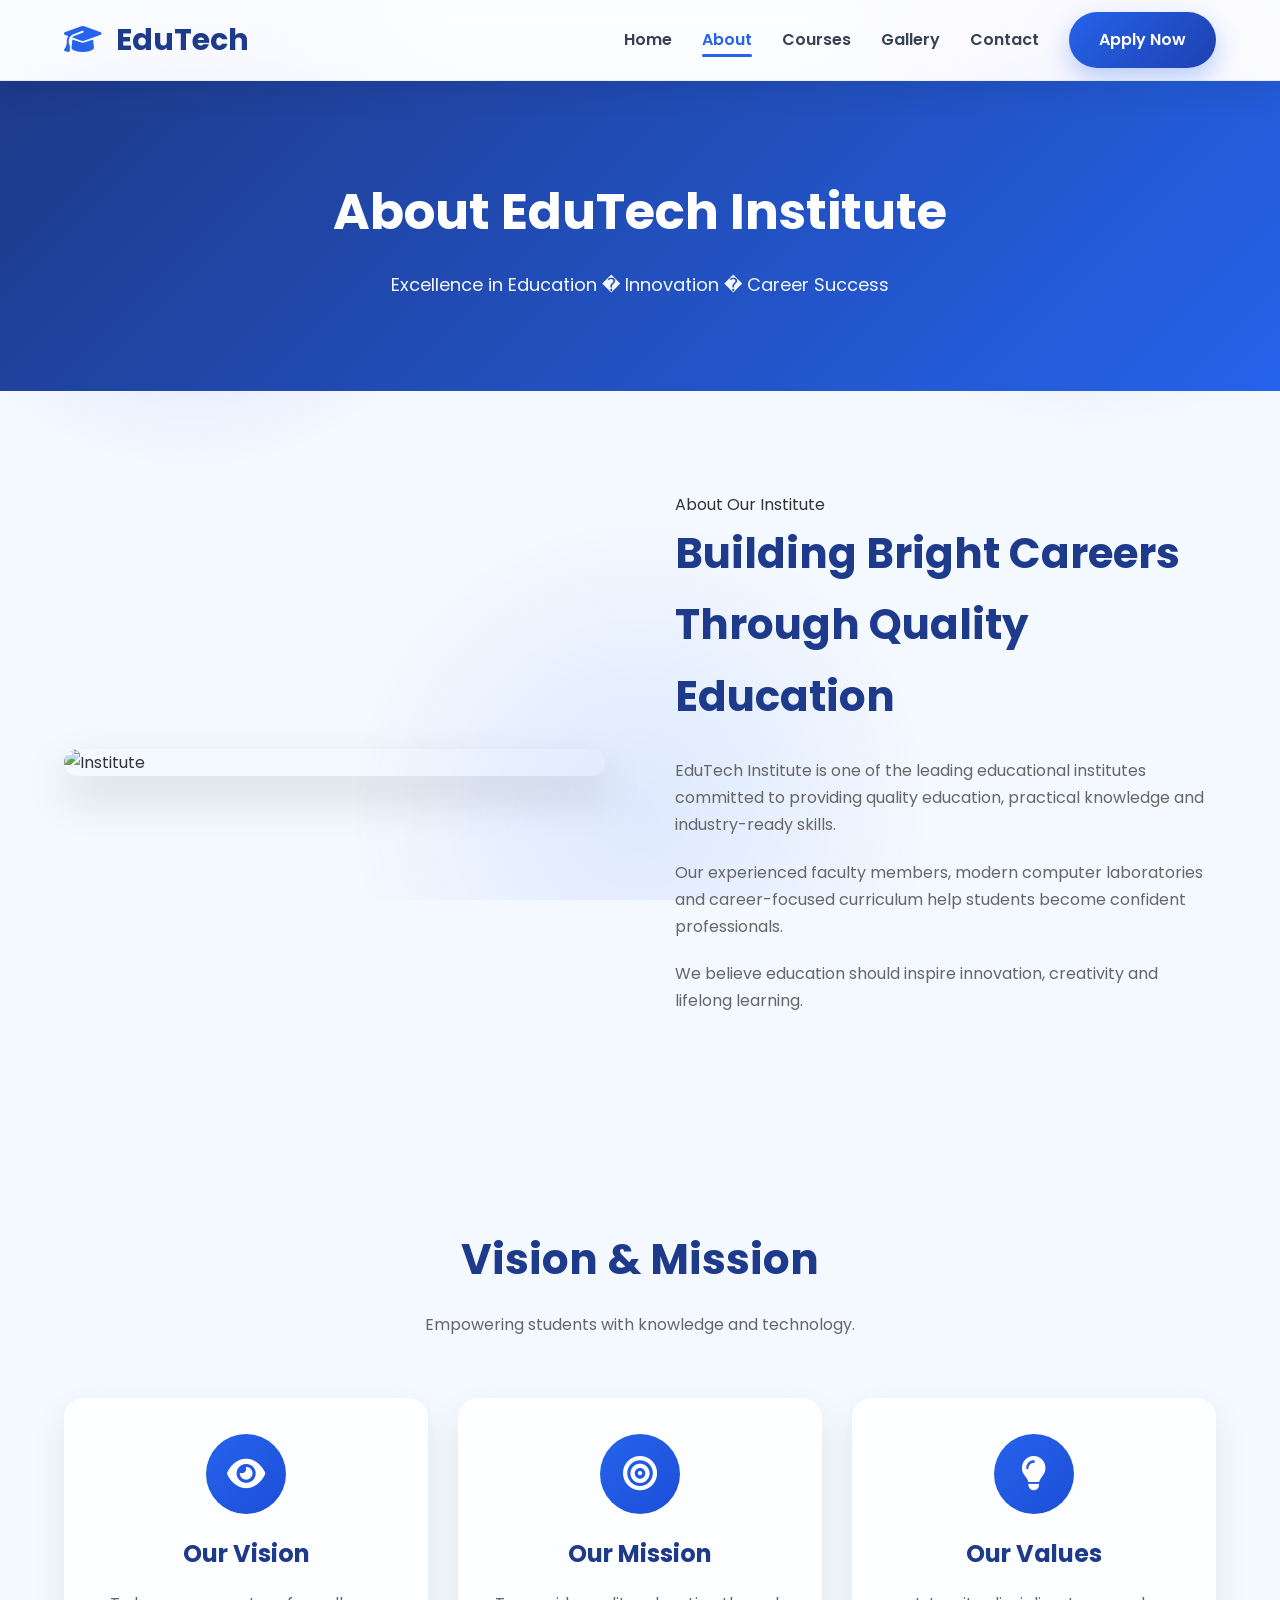
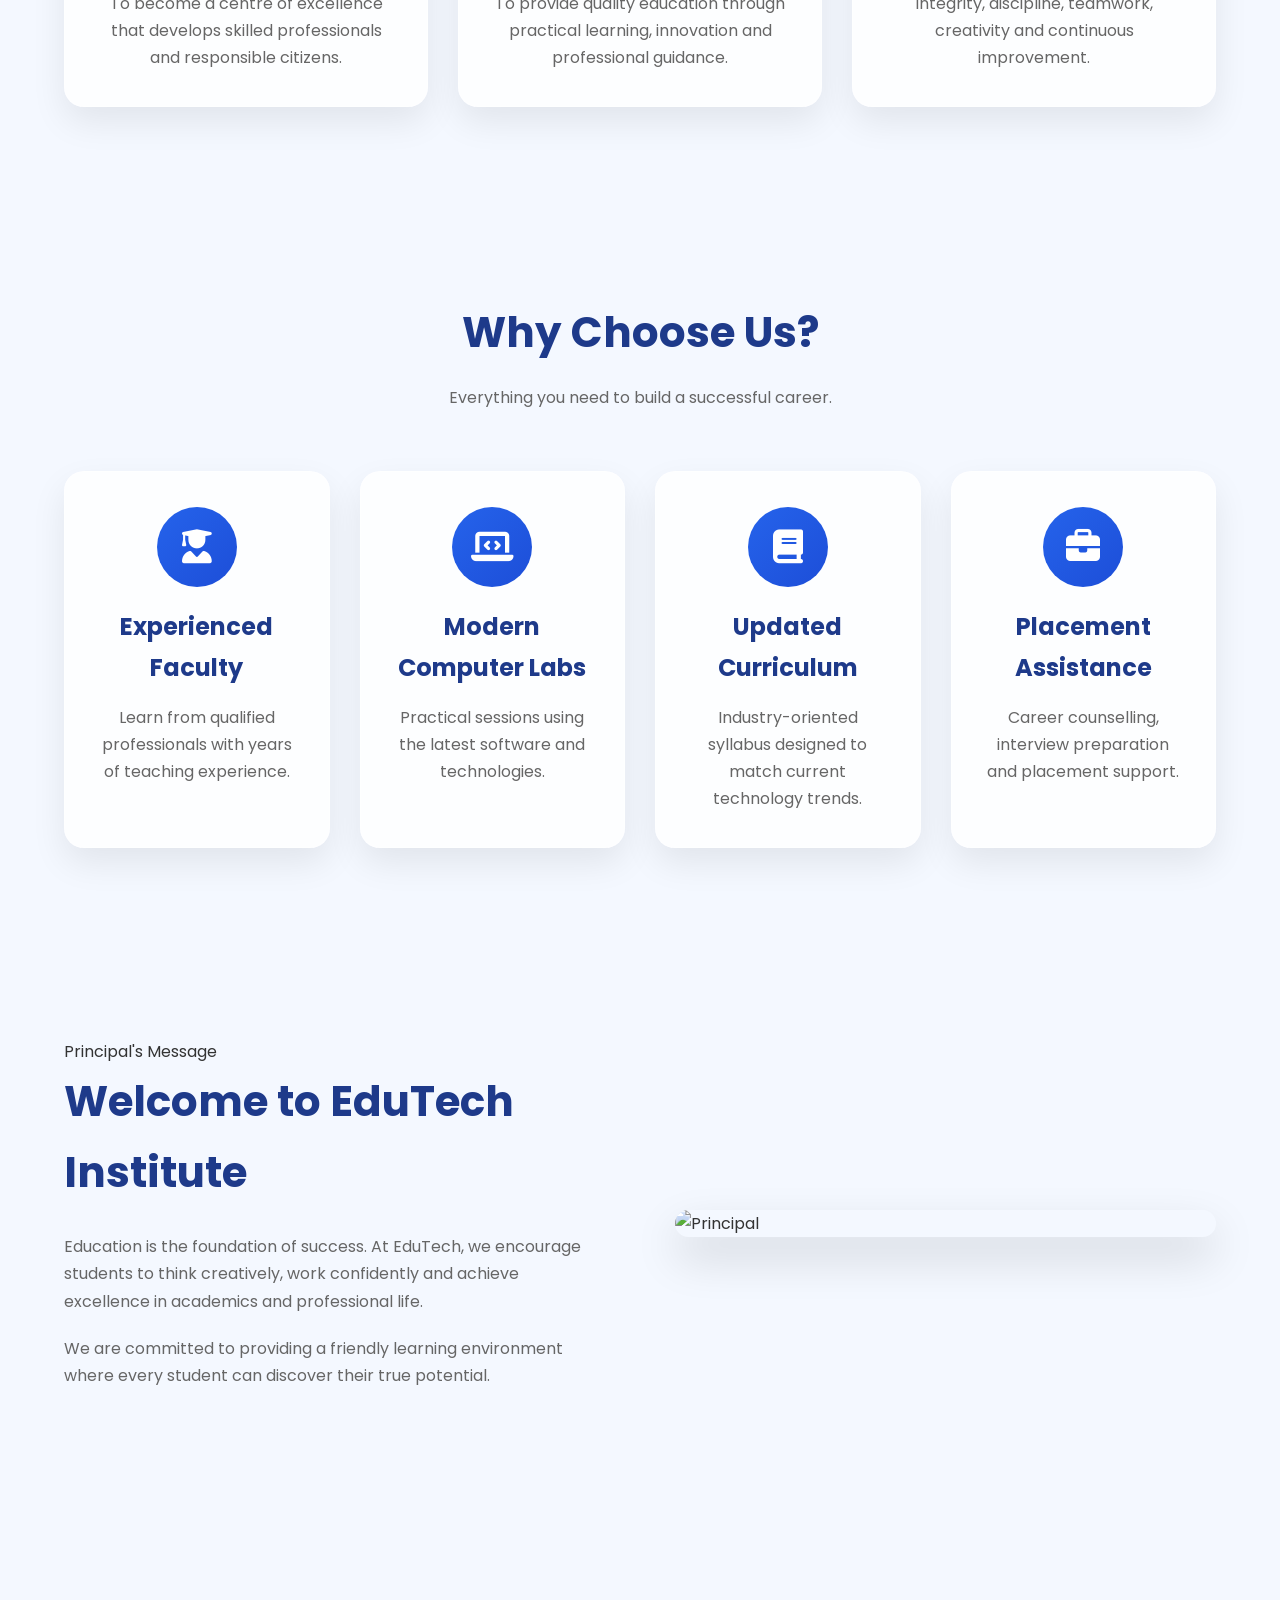
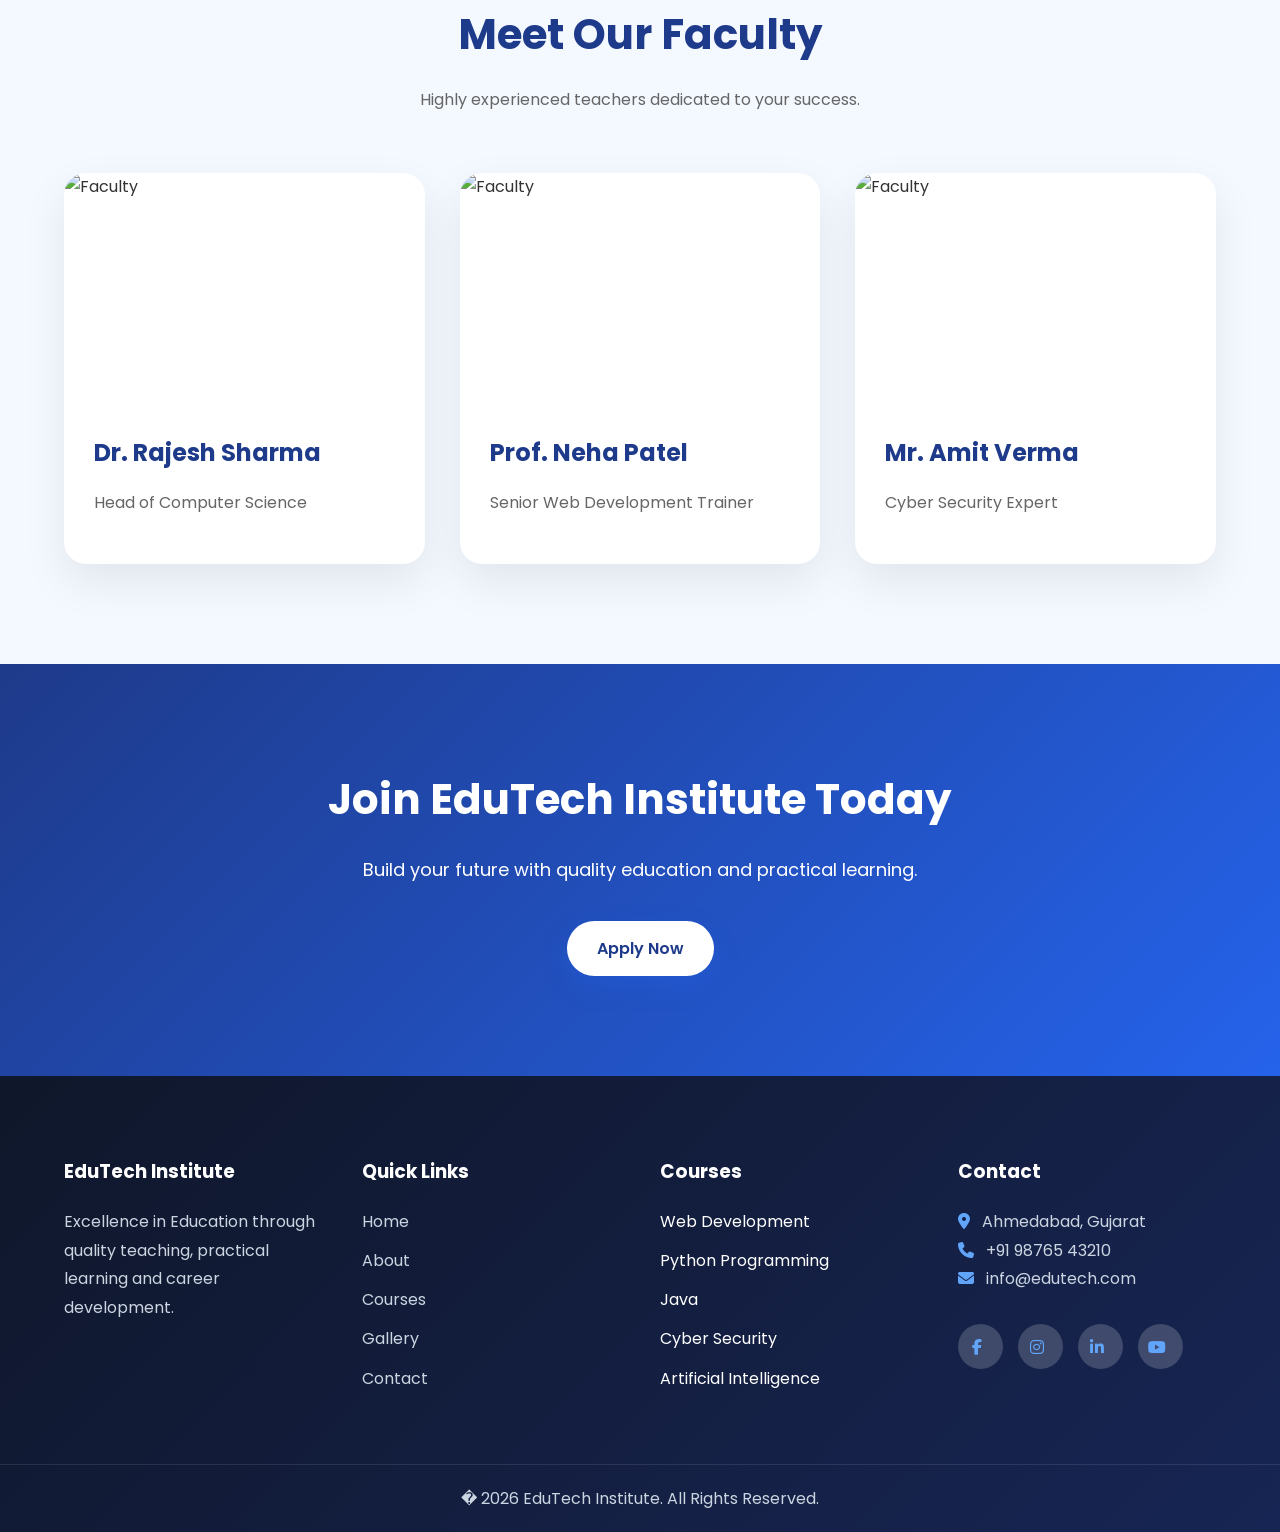
==== about.html @ 2ac78ccd "Add files via upload" ====
<!DOCTYPE html>
<html lang="en">

<head>
    <meta charset="UTF-8">
    <meta name="viewport" content="width=device-width, initial-scale=1.0">
    <title>About Us | EduTech Institute</title>

    <link rel="stylesheet" href="style.css">

    <link rel="stylesheet"
        href="https://cdnjs.cloudflare.com/ajax/libs/font-awesome/6.7.2/css/all.min.css">
</head>

<body>

    <!-- ================= HEADER ================= -->

    <header>

        <div class="container">

            <a href="index.html" class="logo">
                <i class="fa-solid fa-graduation-cap"></i>
                EduTech
            </a>

            <div class="menu-btn">
                <i class="fa-solid fa-bars"></i>
            </div>

            <nav class="navbar">

                <ul>

                    <li><a href="index.html">Home</a></li>

                    <li><a href="about.html" class="active">About</a></li>

                    <li><a href="courses.html">Courses</a></li>

                    <li><a href="gallery.html">Gallery</a></li>

                    <li><a href="contact.html">Contact</a></li>

                </ul>

                <a href="contact.html" class="apply-btn">
                    Apply Now
                </a>

            </nav>

        </div>

    </header>

    <!-- ================= PAGE HEADER ================= -->

    <section class="page-banner">

        <div class="container">

            <h1>About EduTech Institute</h1>

            <p>

                Excellence in Education � Innovation � Career Success

            </p>

        </div>

    </section>

    <!-- ================= ABOUT ================= -->

    <section class="about">

        <div class="container about-grid">

            <div class="about-image">

                <img src="https://images.unsplash.com/photo-1562774053-701939374585?w=900"
                    alt="Institute">

            </div>

            <div class="about-content">

                <span class="tag">

                    About Our Institute

                </span>

                <h2>

                    Building Bright Careers Through Quality Education

                </h2>

                <p>

                    EduTech Institute is one of the leading educational
                    institutes committed to providing quality education,
                    practical knowledge and industry-ready skills.

                </p>

                <p>

                    Our experienced faculty members, modern computer
                    laboratories and career-focused curriculum help
                    students become confident professionals.

                </p>

                <p>

                    We believe education should inspire innovation,
                    creativity and lifelong learning.

                </p>

            </div>

        </div>

    </section>

    <!-- ================= VISION MISSION ================= -->

    <section class="vision">

        <div class="container">

            <div class="title">

                <h2>Vision & Mission</h2>

                <p>

                    Empowering students with knowledge and technology.

                </p>

            </div>

            <div class="feature-grid">

                <div class="feature-card">

                    <i class="fa-solid fa-eye"></i>

                    <h3>Our Vision</h3>

                    <p>

                        To become a centre of excellence that develops
                        skilled professionals and responsible citizens.

                    </p>

                </div>

                <div class="feature-card">

                    <i class="fa-solid fa-bullseye"></i>

                    <h3>Our Mission</h3>

                    <p>

                        To provide quality education through practical
                        learning, innovation and professional guidance.

                    </p>

                </div>

                <div class="feature-card">

                    <i class="fa-solid fa-lightbulb"></i>

                    <h3>Our Values</h3>

                    <p>

                        Integrity, discipline, teamwork, creativity and
                        continuous improvement.

                    </p>

                </div>

            </div>

        </div>

    </section>

    <!-- ================= WHY CHOOSE US ================= -->

    <section class="features">

        <div class="container">

            <div class="title">

                <h2>Why Choose Us?</h2>

                <p>

                    Everything you need to build a successful career.

                </p>

            </div>

            <div class="feature-grid">

                <div class="feature-card">

                    <i class="fa-solid fa-user-graduate"></i>

                    <h3>Experienced Faculty</h3>

                    <p>

                        Learn from qualified professionals with years
                        of teaching experience.

                    </p>

                </div>

                <div class="feature-card">

                    <i class="fa-solid fa-laptop-code"></i>

                    <h3>Modern Computer Labs</h3>

                    <p>

                        Practical sessions using the latest software
                        and technologies.

                    </p>

                </div>

                <div class="feature-card">

                    <i class="fa-solid fa-book"></i>

                    <h3>Updated Curriculum</h3>

                    <p>

                        Industry-oriented syllabus designed to match
                        current technology trends.

                    </p>

                </div>

                <div class="feature-card">

                    <i class="fa-solid fa-briefcase"></i>

                    <h3>Placement Assistance</h3>

                    <p>

                        Career counselling, interview preparation and
                        placement support.

                    </p>

                </div>

            </div>

        </div>

    </section>

    <!-- ================= PRINCIPAL MESSAGE ================= -->

    <section class="principal">

        <div class="container about-grid">

            <div class="about-content">

                <span class="tag">

                    Principal's Message

                </span>

                <h2>

                    Welcome to EduTech Institute

                </h2>

                <p>

                    Education is the foundation of success. At EduTech,
                    we encourage students to think creatively, work
                    confidently and achieve excellence in academics and
                    professional life.

                </p>

                <p>

                    We are committed to providing a friendly learning
                    environment where every student can discover their
                    true potential.

                </p>

            </div>

            <div class="about-image">

                <img src="https://images.unsplash.com/photo-1560250097-0b93528c311a?w=900"
                    alt="Principal">

            </div>

        </div>

    </section>

    <!-- ================= FACULTY ================= -->

    <section class="faculty">

        <div class="container">

            <div class="title">

                <h2>Meet Our Faculty</h2>

                <p>

                    Highly experienced teachers dedicated to your
                    success.

                </p>

            </div>

            <div class="course-grid">

                <div class="course-card">

                    <img src="https://randomuser.me/api/portraits/men/41.jpg"
                        alt="Faculty">

                    <div class="course-content">

                        <h3>Dr. Rajesh Sharma</h3>

                        <p>

                            Head of Computer Science

                        </p>

                    </div>

                </div>

                <div class="course-card">

                    <img src="https://randomuser.me/api/portraits/women/44.jpg"
                        alt="Faculty">

                    <div class="course-content">

                        <h3>Prof. Neha Patel</h3>

                        <p>

                            Senior Web Development Trainer

                        </p>

                    </div>

                </div>

                <div class="course-card">

                    <img src="https://randomuser.me/api/portraits/men/29.jpg"
                        alt="Faculty">

                    <div class="course-content">

                        <h3>Mr. Amit Verma</h3>

                        <p>

                            Cyber Security Expert

                        </p>

                    </div>

                </div>

            </div>

        </div>

    </section>

    <!-- ================= CTA ================= -->

    <section class="cta">

        <div class="container">

            <h2>

                Join EduTech Institute Today

            </h2>

            <p>

                Build your future with quality education and practical
                learning.

            </p>

            <a href="contact.html" class="btn">

                Apply Now

            </a>

        </div>

    </section>

    <!-- ================= FOOTER ================= -->

    <footer>

        <div class="container footer-grid">

            <div>

                <h3>EduTech Institute</h3>

                <p>

                    Excellence in Education through quality teaching,
                    practical learning and career development.

                </p>

            </div>

            <div>

                <h3>Quick Links</h3>

                <ul>

                    <li><a href="index.html">Home</a></li>
                    <li><a href="about.html">About</a></li>
                    <li><a href="courses.html">Courses</a></li>
                    <li><a href="gallery.html">Gallery</a></li>
                    <li><a href="contact.html">Contact</a></li>

                </ul>

            </div>

            <div>

                <h3>Courses</h3>

                <ul>

                    <li>Web Development</li>
                    <li>Python Programming</li>
                    <li>Java</li>
                    <li>Cyber Security</li>
                    <li>Artificial Intelligence</li>

                </ul>

            </div>

            <div>

                <h3>Contact</h3>

                <p><i class="fa-solid fa-location-dot"></i> Ahmedabad, Gujarat</p>

                <p><i class="fa-solid fa-phone"></i> +91 98765 43210</p>

                <p><i class="fa-solid fa-envelope"></i> info@edutech.com</p>

                <div class="social">

                    <a href="#"><i class="fab fa-facebook-f"></i></a>

                    <a href="#"><i class="fab fa-instagram"></i></a>

                    <a href="#"><i class="fab fa-linkedin-in"></i></a>

                    <a href="#"><i class="fab fa-youtube"></i></a>

                </div>

            </div>

        </div>

        <div class="copyright">

            <p>

                � 2026 EduTech Institute. All Rights Reserved.

            </p>

        </div>

    </footer>

    <script src="js/script.js"></script>

</body>

</html>
---- style.css ----
/*=========================================
  EDUTECH INSTITUTE
  PREMIUM RESPONSIVE CSS
  PART 1
==========================================*/

/* Google Font */

@import url('https://fonts.googleapis.com/css2?family=Poppins:wght@300;400;500;600;700;800&display=swap');

/*==========================
  RESET
==========================*/

*{
    margin:0;
    padding:0;
    box-sizing:border-box;
}

html{
    scroll-behavior:smooth;
}

body{
    font-family:'Poppins',sans-serif;
    background:#f4f8ff;
    color:#333;
    overflow-x:hidden;
    line-height:1.7;
}

/*==========================
  ANIMATED BACKGROUND
==========================*/

body::before{
    content:"";
    position:fixed;
    inset:0;
    background:
        radial-gradient(circle at 15% 20%,rgba(37,99,235,.18),transparent 22%),
        radial-gradient(circle at 85% 15%,rgba(139,92,246,.18),transparent 22%),
        radial-gradient(circle at 50% 90%,rgba(59,130,246,.12),transparent 28%);
    animation:moveBackground 18s linear infinite alternate;
    z-index:-2;
}

@keyframes moveBackground{

    from{
        transform:translateY(0) scale(1);
    }

    to{
        transform:translateY(-40px) scale(1.08);
    }

}

/*==========================
  BASIC
==========================*/

img{
    width:100%;
    display:block;
}

a{
    text-decoration:none;
}

ul{
    list-style:none;
}

.container{
    width:90%;
    max-width:1200px;
    margin:auto;
}

section{
    padding:90px 0;
}

/*==========================
  HEADER
==========================*/

header{
    position:fixed;
    top:0;
    left:0;
    width:100%;
    z-index:9999;

    background:rgba(255,255,255,.75);

    backdrop-filter:blur(15px);

    -webkit-backdrop-filter:blur(15px);

    border-bottom:1px solid rgba(255,255,255,.3);

    box-shadow:0 10px 30px rgba(0,0,0,.08);

    transition:.4s;
}

header .container{
    display:flex;
    justify-content:space-between;
    align-items:center;
    height:80px;
}

/*==========================
  LOGO
==========================*/

.logo{
    font-size:30px;
    font-weight:700;
    color:#1e3a8a;
}

.logo i{
    color:#2563eb;
    margin-right:8px;
}

/*==========================
  NAVBAR
==========================*/

.navbar{
    display:flex;
    align-items:center;
    gap:30px;
}

.navbar ul{
    display:flex;
    gap:30px;
}

.navbar ul li a{
    color:#374151;
    font-weight:600;
    position:relative;
    transition:.3s;
}

.navbar ul li a::after{

    content:"";

    position:absolute;

    left:0;

    bottom:-6px;

    width:0;

    height:3px;

    background:#2563eb;

    border-radius:20px;

    transition:.35s;

}

.navbar ul li a:hover::after,
.navbar ul li a.active::after{

    width:100%;

}

.navbar ul li a:hover,
.navbar ul li a.active{

    color:#2563eb;

}

/*==========================
  BUTTONS
==========================*/

.btn,
.apply-btn{

    display:inline-block;

    padding:14px 30px;

    border-radius:50px;

    color:#fff;

    background:linear-gradient(135deg,#2563eb,#1e40af);

    font-weight:600;

    transition:.35s;

    box-shadow:0 10px 25px rgba(37,99,235,.30);

}

.btn:hover,
.apply-btn:hover{

    transform:translateY(-4px);

    box-shadow:0 20px 40px rgba(37,99,235,.35);

}

.btn-outline{

    display:inline-block;

    padding:14px 30px;

    border:2px solid #2563eb;

    color:#2563eb;

    border-radius:50px;

    font-weight:600;

    transition:.35s;

}

.btn-outline:hover{

    background:#2563eb;

    color:#fff;

}

/*==========================
  HAMBURGER
==========================*/

.menu-btn{

    display:none;

    font-size:30px;

    cursor:pointer;

    color:#2563eb;

}

/*==========================
  HERO
==========================*/

.hero{

    padding-top:170px;

    padding-bottom:100px;

}

.hero-grid{

    display:grid;

    grid-template-columns:repeat(2,1fr);

    align-items:center;

    gap:60px;

}

.hero-content span{

    display:inline-block;

    background:#dbeafe;

    color:#1e40af;

    padding:10px 20px;

    border-radius:50px;

    font-weight:600;

    margin-bottom:20px;

}

.hero-content h1{

    font-size:60px;

    color:#0f172a;

    line-height:1.15;

    margin-bottom:25px;

}

.hero-content h1 span{

    color:#2563eb;

    background:none;

    padding:0;

}

.hero-content p{

    color:#555;

    font-size:18px;

    margin-bottom:35px;

}

.hero-buttons{

    display:flex;

    gap:18px;

    flex-wrap:wrap;

}

.hero-image{

    position:relative;

}

.hero-image img{

    border-radius:20px;

    box-shadow:0 30px 60px rgba(0,0,0,.15);

}

/* Floating Effect */

.hero-image::before{

    content:"";

    position:absolute;

    width:180px;

    height:180px;

    background:rgba(37,99,235,.15);

    border-radius:50%;

    top:-30px;

    left:-30px;

    animation:float1 6s ease-in-out infinite;

}

.hero-image::after{

    content:"";

    position:absolute;

    width:130px;

    height:130px;

    background:rgba(139,92,246,.18);

    border-radius:50%;

    bottom:-25px;

    right:-25px;

    animation:float2 7s ease-in-out infinite;

}

@keyframes float1{

    50%{
        transform:translateY(25px);
    }

}

@keyframes float2{

    50%{
        transform:translateY(-25px);
    }

}

/*==========================
  PAGE BANNER
==========================*/

.page-banner{

    margin-top:80px;

    background:linear-gradient(135deg,#1e3a8a,#2563eb);

    color:#fff;

    text-align:center;

    padding:90px 20px;

}

.page-banner h1{

    font-size:50px;

    margin-bottom:15px;

}

.page-banner p{

    font-size:18px;

    opacity:.95;

}

/*==========================
  SECTION TITLE
==========================*/

.title{

    text-align:center;

    margin-bottom:60px;

}

.title h2{

    font-size:42px;

    color:#1e3a8a;

    margin-bottom:15px;

}

.title p{

    color:#666;

    max-width:700px;

    margin:auto;

}

/*==========================
  TABLET
==========================*/

@media(max-width:991px){

.menu-btn{

display:block;

z-index:10001;

}

.navbar{

position:fixed;

top:80px;

left:-100%;

width:100%;

background:#fff;

padding:30px;

display:flex;

flex-direction:column;

align-items:flex-start;

transition:.4s;

box-shadow:0 10px 30px rgba(0,0,0,.10);

}

.navbar.active{

left:0;

}

.navbar ul{

width:100%;

display:flex;

flex-direction:column;

gap:0;

}

.navbar ul li{

width:100%;

border-bottom:1px solid #eee;

}

.navbar ul li a{

display:block;

padding:18px 0;

}

.hero-grid{

grid-template-columns:1fr;

text-align:center;

}

.hero-buttons{

justify-content:center;

}

.hero-content h1{

font-size:46px;

}

}

/*==========================
  MOBILE
==========================*/

@media(max-width:768px){

.hero{

padding-top:140px;

padding-bottom:70px;

}

.hero-content h1{

font-size:34px;

}

.page-banner h1{

font-size:34px;

}

.title h2{

font-size:30px;

}

.btn,
.btn-outline{

width:100%;

text-align:center;

}

.hero-buttons{

flex-direction:column;

}

}
/*====================================================
                FEATURES SECTION
====================================================*/

.features{
    padding:100px 0;
    position:relative;
}

.feature-grid{
    display:grid;
    grid-template-columns:repeat(auto-fit,minmax(260px,1fr));
    gap:30px;
}

.feature-card{
    background:rgba(255,255,255,.8);
    backdrop-filter:blur(15px);
    border-radius:20px;
    padding:35px 30px;
    text-align:center;
    box-shadow:0 15px 35px rgba(0,0,0,.08);
    transition:.4s;
    border:1px solid rgba(255,255,255,.4);
}

.feature-card:hover{
    transform:translateY(-12px);
    box-shadow:0 20px 45px rgba(37,99,235,.25);
}

.feature-card i{
    width:80px;
    height:80px;
    margin:auto;
    margin-bottom:20px;
    border-radius:50%;
    display:flex;
    align-items:center;
    justify-content:center;
    font-size:34px;
    color:#fff;
    background:linear-gradient(135deg,#2563eb,#1d4ed8);
}

.feature-card h3{
    color:#1e3a8a;
    font-size:24px;
    margin-bottom:15px;
}

.feature-card p{
    color:#666;
}

/*====================================================
                  ABOUT SECTION
====================================================*/

.about{
    padding:100px 0;
}

.about-grid{
    display:grid;
    grid-template-columns:repeat(2,1fr);
    gap:70px;
    align-items:center;
}

.about-image img{
    border-radius:25px;
    box-shadow:0 20px 45px rgba(0,0,0,.15);
}

.about-content h2{
    font-size:42px;
    color:#1e3a8a;
    margin-bottom:25px;
}

.about-content p{
    color:#666;
    margin-bottom:20px;
}

.about-list{
    margin:25px 0;
}

.about-list li{
    margin-bottom:15px;
    color:#374151;
    font-weight:500;
}

.about-list i{
    color:#2563eb;
    margin-right:10px;
}

/*====================================================
                 STATISTICS
====================================================*/

.stats{
    padding:90px 0;
    background:linear-gradient(135deg,#1e3a8a,#2563eb);
}

.stats-grid{
    display:grid;
    grid-template-columns:repeat(4,1fr);
    gap:25px;
}

.stat-box{
    background:rgba(255,255,255,.12);
    backdrop-filter:blur(10px);
    padding:35px;
    border-radius:20px;
    text-align:center;
    color:#fff;
    transition:.35s;
}

.stat-box:hover{
    transform:translateY(-10px);
    background:rgba(255,255,255,.18);
}

.stat-box h2{
    font-size:48px;
    margin-bottom:10px;
}

.stat-box p{
    font-size:17px;
}

/*====================================================
                  COURSES
====================================================*/

.courses-home{
    padding:100px 0;
}

.course-grid{
    display:grid;
    grid-template-columns:repeat(auto-fit,minmax(330px,1fr));
    gap:35px;
}

.course-card{
    background:#fff;
    border-radius:22px;
    overflow:hidden;
    box-shadow:0 18px 45px rgba(0,0,0,.08);
    transition:.4s;
}

.course-card:hover{
    transform:translateY(-12px);
    box-shadow:0 30px 55px rgba(37,99,235,.22);
}

.course-card img{
    height:230px;
    object-fit:cover;
    transition:.45s;
}

.course-card:hover img{
    transform:scale(1.08);
}

.course-content{
    padding:30px;
}

.course-content h3{
    color:#1e3a8a;
    font-size:24px;
    margin-bottom:15px;
}

.course-content p{
    color:#666;
    margin-bottom:18px;
}

.read-btn{
    display:inline-block;
    padding:12px 28px;
    background:linear-gradient(135deg,#2563eb,#1d4ed8);
    color:#fff;
    border-radius:50px;
    transition:.35s;
}

.read-btn:hover{
    transform:translateY(-4px);
}

/*====================================================
                 FACULTY
====================================================*/

.faculty{
    padding:100px 0;
}

.faculty-grid{
    display:grid;
    grid-template-columns:repeat(auto-fit,minmax(260px,1fr));
    gap:30px;
}

.faculty-card{
    background:#fff;
    border-radius:20px;
    overflow:hidden;
    text-align:center;
    box-shadow:0 15px 35px rgba(0,0,0,.08);
    transition:.4s;
}

.faculty-card:hover{
    transform:translateY(-10px);
}

.faculty-card img{
    height:320px;
    object-fit:cover;
}

.faculty-card h3{
    color:#1e3a8a;
    margin-top:20px;
}

.faculty-card span{
    display:block;
    color:#2563eb;
    margin:10px 0 20px;
    font-weight:600;
}

/*====================================================
                TESTIMONIALS
====================================================*/

.testimonials{
    padding:100px 0;
}

.testimonial-grid{
    display:grid;
    grid-template-columns:repeat(auto-fit,minmax(300px,1fr));
    gap:30px;
}

.testimonial-card{
    background:rgba(255,255,255,.85);
    backdrop-filter:blur(10px);
    border-radius:20px;
    padding:35px;
    text-align:center;
    box-shadow:0 15px 35px rgba(0,0,0,.08);
    transition:.4s;
}

.testimonial-card:hover{
    transform:translateY(-10px);
}

.testimonial-card img{
    width:90px;
    height:90px;
    border-radius:50%;
    object-fit:cover;
    margin:auto;
    margin-bottom:20px;
}

.testimonial-card h3{
    color:#1e3a8a;
}

.testimonial-card span{
    color:#2563eb;
    display:block;
    margin:10px 0;
}

.testimonial-card p{
    color:#666;
    font-style:italic;
}

/*====================================================
                 CALL TO ACTION
====================================================*/

.cta{
    padding:100px 20px;
    background:linear-gradient(135deg,#1e3a8a,#2563eb);
    text-align:center;
    color:#fff;
}

.cta h2{
    font-size:42px;
    margin-bottom:20px;
}

.cta p{
    max-width:700px;
    margin:0 auto 35px;
    font-size:18px;
}

.cta .btn{
    background:#fff;
    color:#1e3a8a;
}

/*====================================================
                 RESPONSIVE
====================================================*/

@media(max-width:991px){

.about-grid{
    grid-template-columns:1fr;
    text-align:center;
}

.stats-grid{
    grid-template-columns:repeat(2,1fr);
}

.about-content{
    order:2;
}

.about-image{
    order:1;
}

}

@media(max-width:768px){

.feature-grid,
.course-grid,
.faculty-grid,
.testimonial-grid{
    grid-template-columns:1fr;
}

.stats-grid{
    grid-template-columns:1fr;
}

.about-content h2{
    font-size:32px;
}

.cta h2{
    font-size:32px;
}

}
/*====================================================
                    GALLERY
====================================================*/

.gallery-section{
    padding:100px 0;
}

.gallery-grid{
    display:grid;
    grid-template-columns:repeat(auto-fit,minmax(320px,1fr));
    gap:30px;
}

.gallery-item{
    position:relative;
    overflow:hidden;
    border-radius:20px;
    box-shadow:0 18px 45px rgba(0,0,0,.10);
}

.gallery-item img{
    width:100%;
    height:260px;
    object-fit:cover;
    transition:.5s;
}

.gallery-item:hover img{
    transform:scale(1.12);
}

.gallery-overlay{
    position:absolute;
    inset:0;
    background:linear-gradient(rgba(30,58,138,.2),rgba(30,58,138,.85));
    display:flex;
    justify-content:center;
    align-items:center;
    opacity:0;
    transition:.4s;
}

.gallery-item:hover .gallery-overlay{
    opacity:1;
}

.gallery-overlay h3{
    color:#fff;
    font-size:26px;
    text-align:center;
}

/*====================================================
                    CONTACT
====================================================*/

.contact-section{
    padding:100px 0;
}

.contact-grid{
    display:grid;
    grid-template-columns:1.2fr .8fr;
    gap:40px;
}

.contact-form{
    background:rgba(255,255,255,.85);
    backdrop-filter:blur(20px);
    padding:40px;
    border-radius:20px;
    box-shadow:0 20px 45px rgba(0,0,0,.08);
}

.contact-form h2{
    color:#1e3a8a;
    margin-bottom:25px;
}

.contact-form input,
.contact-form textarea{

    width:100%;
    padding:15px;
    margin-bottom:18px;

    border:1px solid #dbe4ff;

    border-radius:12px;

    font-size:16px;

    outline:none;

    transition:.3s;

    background:#fff;

}

.contact-form input:focus,
.contact-form textarea:focus{

    border-color:#2563eb;

    box-shadow:0 0 0 4px rgba(37,99,235,.15);

}

.contact-form textarea{

    resize:none;

    height:180px;

}

.contact-form button{

    border:none;

    cursor:pointer;

}

/*====================================================
                 CONTACT INFO
====================================================*/

.contact-info{

    background:linear-gradient(135deg,#1e3a8a,#2563eb);

    color:#fff;

    border-radius:20px;

    padding:40px;

}

.contact-info h2{

    margin-bottom:30px;

}

.info-box{

    display:flex;

    gap:18px;

    margin-bottom:30px;

}

.info-box i{

    width:55px;

    height:55px;

    border-radius:50%;

    display:flex;

    justify-content:center;

    align-items:center;

    background:rgba(255,255,255,.15);

    font-size:22px;

}

.social{

    display:flex;

    gap:15px;

    margin-top:30px;

}

.social a{

    width:45px;

    height:45px;

    border-radius:50%;

    display:flex;

    justify-content:center;

    align-items:center;

    background:rgba(255,255,255,.18);

    color:#fff;

    transition:.35s;

}

.social a:hover{

    background:#fff;

    color:#2563eb;

}

/*====================================================
                  GOOGLE MAP
====================================================*/

.map-section{

    padding:100px 0;

}

.map{

    border-radius:20px;

    overflow:hidden;

    box-shadow:0 20px 45px rgba(0,0,0,.10);

}

.map iframe{

    width:100%;

    height:450px;

    border:none;

}

/*====================================================
                     FOOTER
====================================================*/

footer{

    background:linear-gradient(135deg,#0f172a,#172554);

    color:#fff;

    padding:80px 0 0;

}

.footer-grid{

    display:grid;

    grid-template-columns:repeat(auto-fit,minmax(250px,1fr));

    gap:40px;

}

.footer-grid h3{

    margin-bottom:20px;

}

.footer-grid p{

    color:#cbd5e1;

    line-height:1.8;

}

.footer-grid ul li{

    margin-bottom:12px;

}

.footer-grid ul li a{

    color:#cbd5e1;

    transition:.3s;

}

.footer-grid ul li a:hover{

    color:#60a5fa;

    padding-left:8px;

}

.footer-grid i{

    color:#60a5fa;

    margin-right:8px;

}

.copyright{

    margin-top:60px;

    padding:20px;

    text-align:center;

    border-top:1px solid rgba(255,255,255,.1);

}

.copyright p{

    color:#cbd5e1;

}

/*====================================================
              PREMIUM ANIMATIONS
====================================================*/

.feature-card,
.course-card,
.faculty-card,
.gallery-item,
.testimonial-card,
.contact-form,
.contact-info{

    animation:fadeUp .8s ease both;

}

@keyframes fadeUp{

from{

opacity:0;

transform:translateY(40px);

}

to{

opacity:1;

transform:translateY(0);

}

}

/*====================================================
              RESPONSIVE DESIGN
====================================================*/

@media(max-width:991px){

.contact-grid{

grid-template-columns:1fr;

}

.footer-grid{

grid-template-columns:repeat(2,1fr);

}

.gallery-grid{

grid-template-columns:repeat(2,1fr);

}

}

@media(max-width:768px){

.gallery-grid{

grid-template-columns:1fr;

}

.footer-grid{

grid-template-columns:1fr;

text-align:center;

}

.info-box{

flex-direction:column;

align-items:center;

text-align:center;

}

.social{

justify-content:center;

}

.contact-form,
.contact-info{

padding:25px;

}

.map iframe{

height:300px;

}

}

@media(max-width:480px){

.hero-content h1{

font-size:30px;

}

.title h2{

font-size:28px;

}

.page-banner h1{

font-size:30px;

}

.contact-form{

padding:20px;

}

}
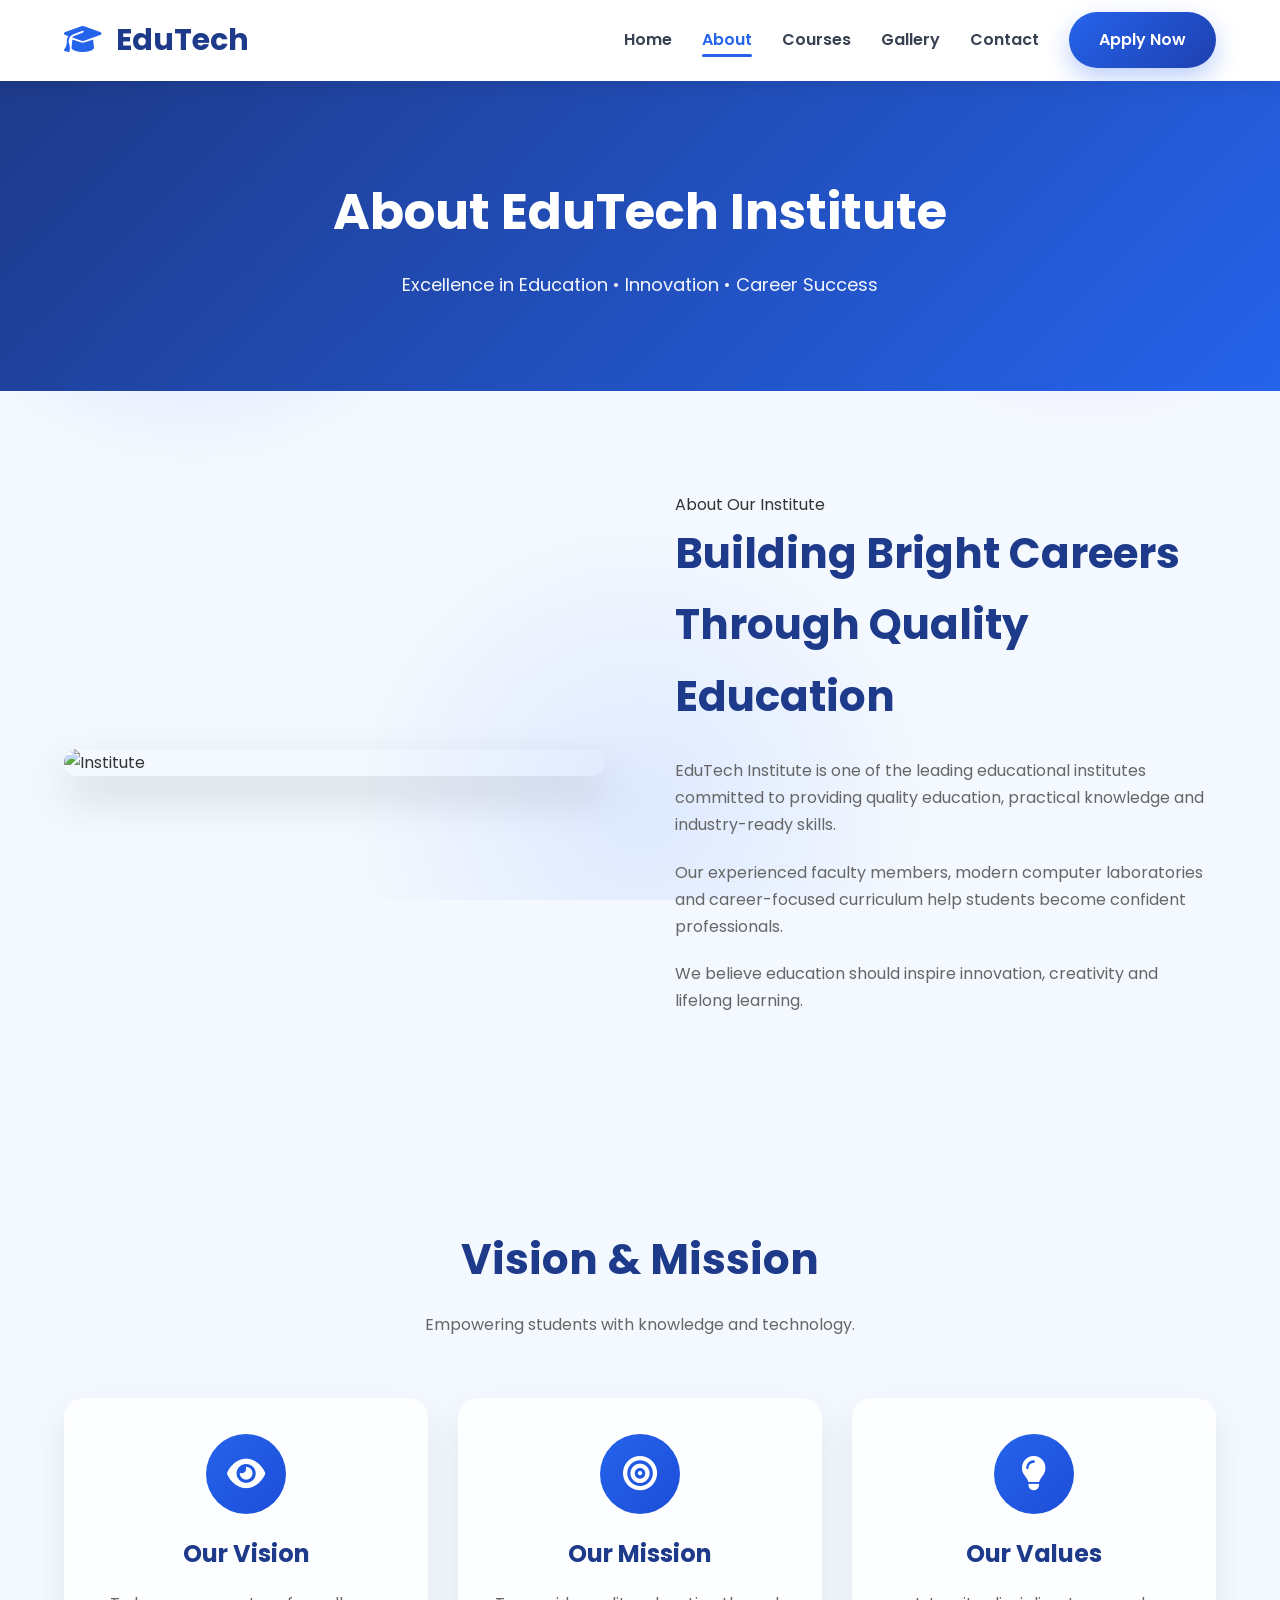
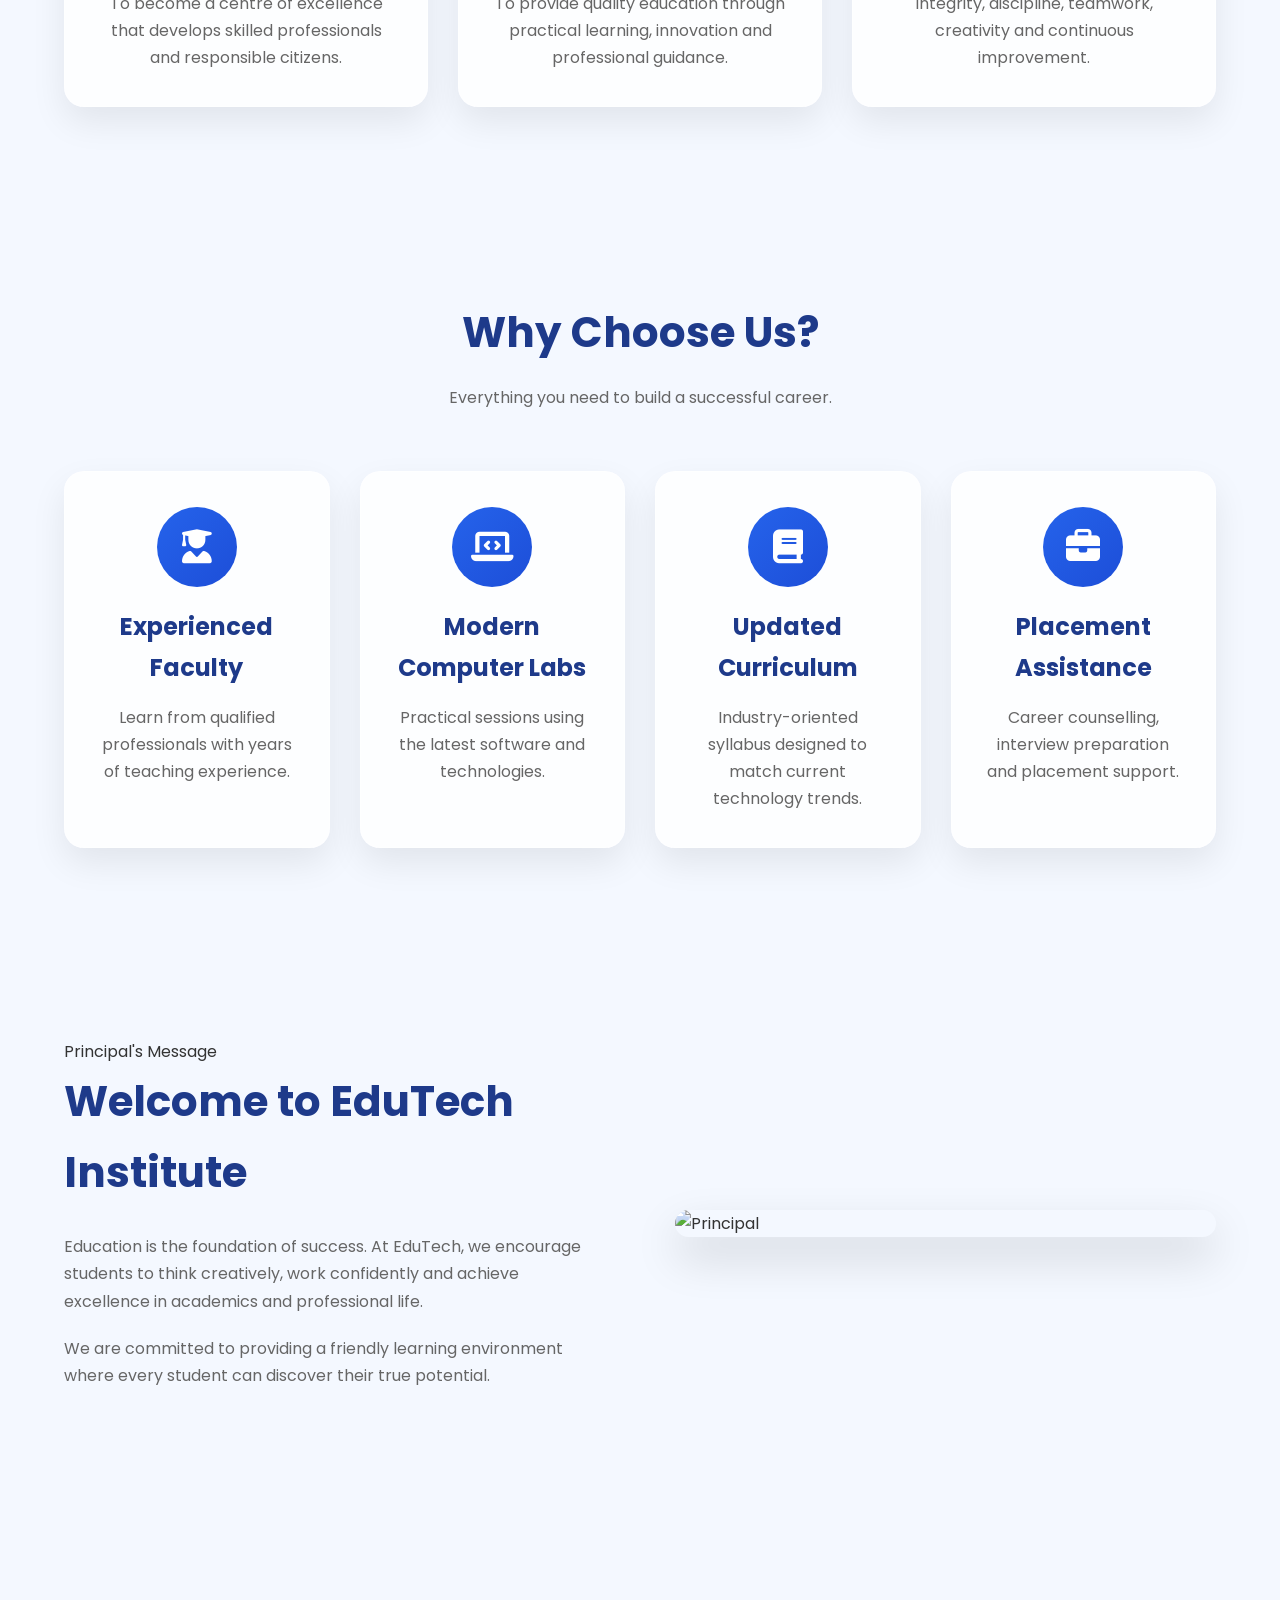
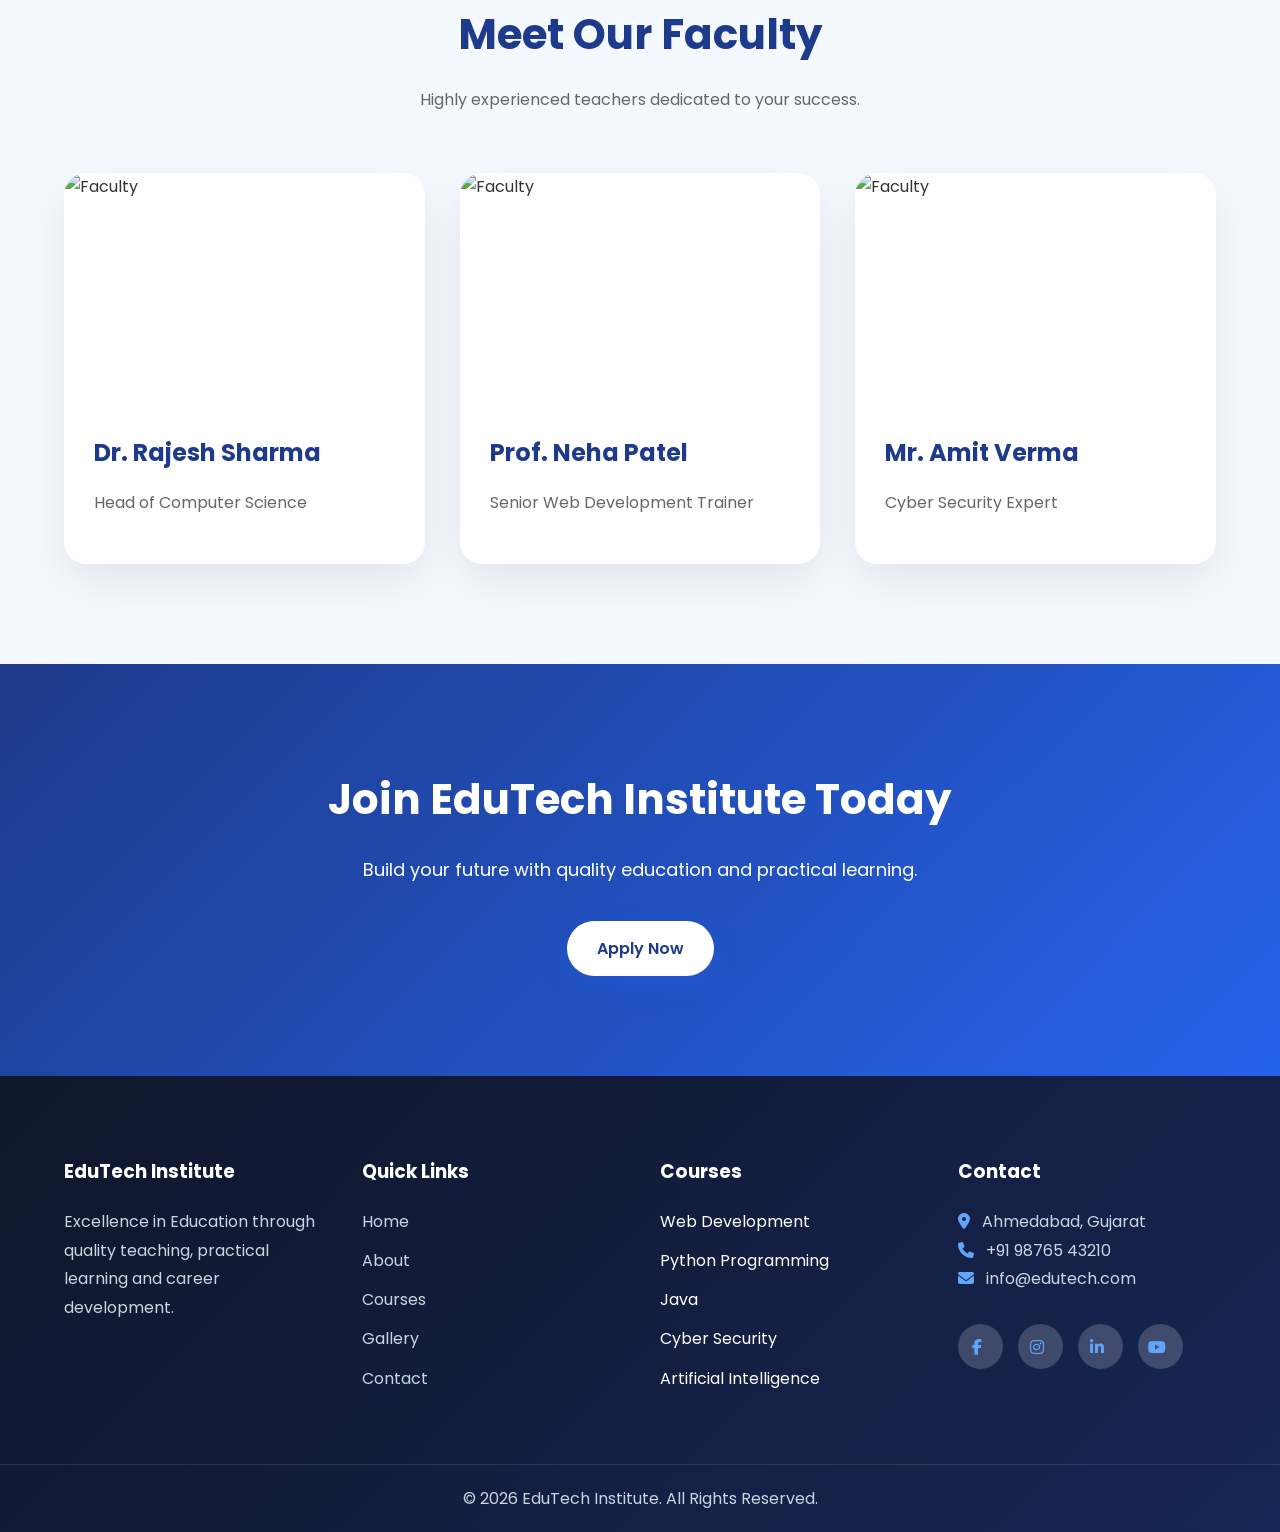
==== commit d7ea65b7: "Fix HTML structure and ensure proper syntax" ====
--- a/about.html
+++ b/about.html
@@ -65,7 +65,7 @@
 
             <p>
 
-                Excellence in Education � Innovation � Career Success
+                Excellence in Education • Innovation • Career Success
 
             </p>
 
@@ -530,7 +530,7 @@
 
             <p>
 
-                � 2026 EduTech Institute. All Rights Reserved.
+                © 2026 EduTech Institute. All Rights Reserved.
 
             </p>
 
@@ -538,8 +538,8 @@
 
     </footer>
 
-    <script src="js/script.js"></script>
+    <script src="script.js"></script>
 
 </body>
 
-</html>+</html>
